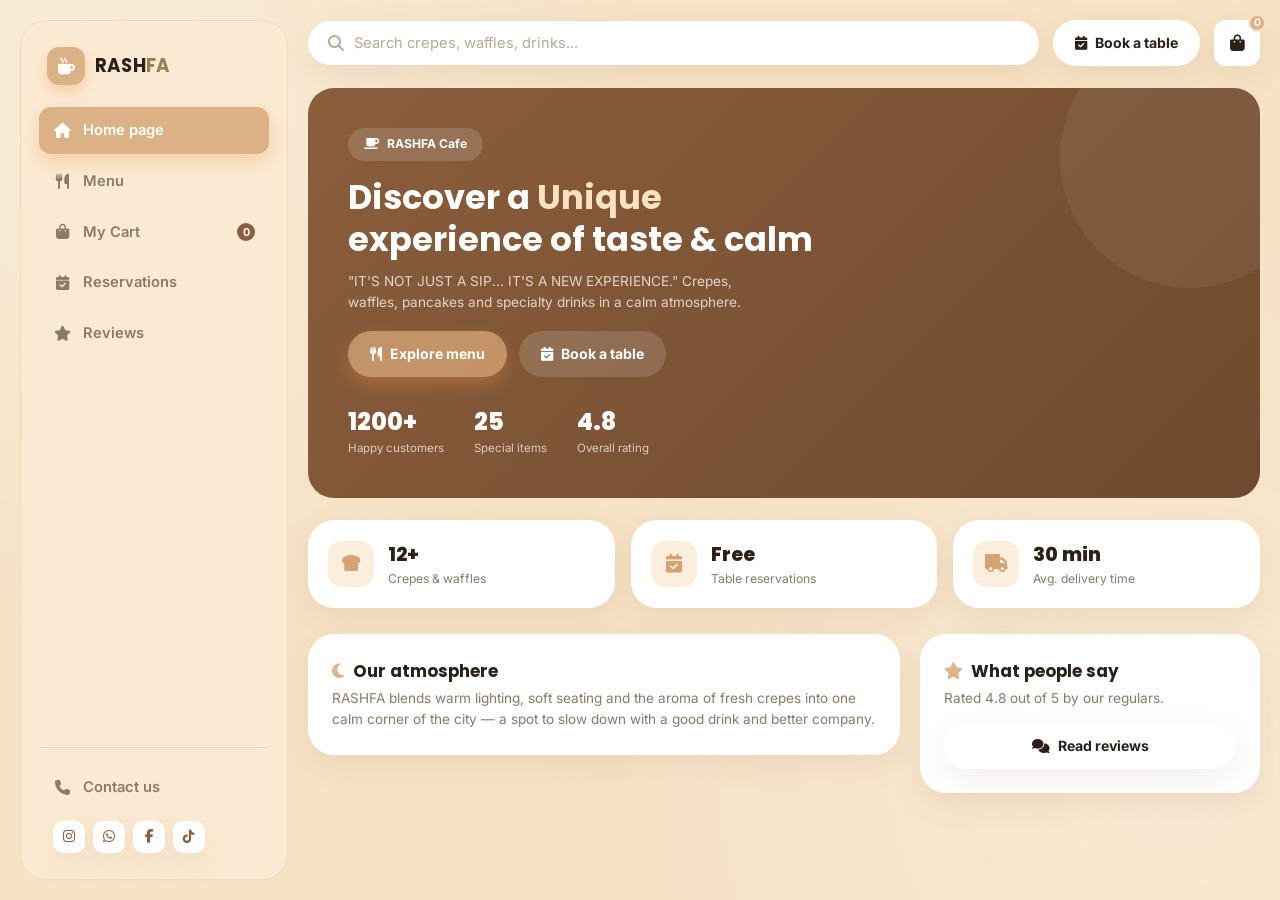
==== index.html @ 1a900658 "Add files via upload" ====
<!DOCTYPE html>
<html lang="en" dir="ltr">
<head>
<meta charset="UTF-8">
<meta name="viewport" content="width=device-width, initial-scale=1.0, maximum-scale=5.0, viewport-fit=cover">
<title>RASHFA | A New Experience</title>
<meta name="description" content="RASHFA Cafe – Crepes, Waffles, Pancakes, and specialty drinks in a calm and relaxing atmosphere.">
<meta name="theme-color" content="#F6E2C4">
<link rel="preconnect" href="https://fonts.googleapis.com">
<link href="https://fonts.googleapis.com/css2?family=Poppins:wght@500;600;700;800&family=Inter:wght@400;500;600;700&display=swap" rel="stylesheet">
<link rel="stylesheet" href="https://cdnjs.cloudflare.com/ajax/libs/font-awesome/6.5.0/css/all.min.css">
<link rel="stylesheet" href="assets/style.css">
</head>
<body>

<div class="app-shell">
  <!-- ===== SIDEBAR ===== -->
  <aside class="sidebar" id="sidebar">
    <button class="nav-close-btn" id="navCloseBtn"><i class="fas fa-times"></i></button>
    <a href="index.html" class="brand">
      <span class="brand-icon"><i class="fas fa-mug-hot"></i></span>
      <span class="brand-name">RASH<em>FA</em></span>
    </a>
    <nav class="side-nav">
      <a href="index.html" class="side-link active"><i class="fas fa-house"></i><span>Home page</span></a>
      <a href="menu.html" class="side-link"><i class="fas fa-utensils"></i><span>Menu</span></a>
      <a href="cart.html" class="side-link"><i class="fas fa-bag-shopping"></i><span>My Cart</span><span class="side-badge cart-count">0</span></a>
      <a href="reservations.html" class="side-link"><i class="fas fa-calendar-check"></i><span>Reservations</span></a>
      <a href="reviews.html" class="side-link"><i class="fas fa-star"></i><span>Reviews</span></a>
    </nav>
    <div class="sidebar-bottom">
      <a href="tel:+213555000000" class="side-link"><i class="fas fa-phone"></i><span>Contact us</span></a>
      <div class="side-social">
        <a href="#" aria-label="Instagram"><i class="fab fa-instagram"></i></a>
        <a href="#" aria-label="WhatsApp"><i class="fab fa-whatsapp"></i></a>
        <a href="#" aria-label="Facebook"><i class="fab fa-facebook-f"></i></a>
        <a href="#" aria-label="TikTok"><i class="fab fa-tiktok"></i></a>
      </div>
    </div>
  </aside>
  <div class="nav-overlay" id="navOverlay"></div>

  <!-- ===== MAIN ===== -->
  <main class="main">
    <div class="topbar">
      <button class="topbar-mobile-btn" id="navOpenBtn" aria-label="Open menu"><i class="fas fa-bars"></i></button>
      <div class="search-bar">
        <i class="fas fa-magnifying-glass"></i>
        <input type="text" placeholder="Search crepes, waffles, drinks...">
      </div>
      <a href="reservations.html" class="btn btn-outline"><i class="fas fa-calendar-check"></i><span style="display:none" class="d-lg-inline"></span> Book a table</a>
      <a href="cart.html" class="btn-cart-icon"><i class="fas fa-bag-shopping"></i><span class="cart-count">0</span></a>
    </div>

    <!-- HERO -->
    <section class="hero-card">
      <div class="eyebrow"><i class="fas fa-mug-saucer"></i> RASHFA Cafe</div>
      <h1>Discover a <span>Unique</span> experience of taste &amp; calm</h1>
      <p class="tagline">"IT'S NOT JUST A SIP... IT'S A NEW EXPERIENCE." Crepes, waffles, pancakes and specialty drinks in a calm atmosphere.</p>
      <div class="hero-actions">
        <a href="menu.html" class="btn btn-primary"><i class="fas fa-utensils"></i> Explore menu</a>
        <a href="reservations.html" class="btn" style="background:rgba(255,255,255,0.14);color:#fff;"><i class="fas fa-calendar-check"></i> Book a table</a>
      </div>
      <div class="hero-stats">
        <div><div class="stat-num">1200+</div><div class="stat-label">Happy customers</div></div>
        <div><div class="stat-num">25</div><div class="stat-label">Special items</div></div>
        <div><div class="stat-num">4.8</div><div class="stat-label">Overall rating</div></div>
      </div>
    </section>

    <!-- QUICK STATS -->
    <div class="stat-grid">
      <div class="stat-card">
        <div class="icon"><i class="fas fa-bread-slice"></i></div>
        <div><div class="num">12+</div><div class="label">Crepes &amp; waffles</div></div>
      </div>
      <div class="stat-card">
        <div class="icon"><i class="fas fa-calendar-check"></i></div>
        <div><div class="num">Free</div><div class="label">Table reservations</div></div>
      </div>
      <div class="stat-card">
        <div class="icon"><i class="fas fa-truck"></i></div>
        <div><div class="num">30 min</div><div class="label">Avg. delivery time</div></div>
      </div>
    </div>

    <!-- ABOUT / REVIEWS TEASER -->
    <div class="two-col">
      <div class="card">
        <h2><i class="fas fa-moon"></i> Our atmosphere</h2>
        <p class="subtitle" style="margin-bottom:0;">RASHFA blends warm lighting, soft seating and the aroma of fresh crepes into one calm corner of the city — a spot to slow down with a good drink and better company.</p>
      </div>
      <div class="card">
        <h2><i class="fas fa-star" style="color:var(--primary);"></i> What people say</h2>
        <p class="subtitle" style="margin-bottom:14px;">Rated 4.8 out of 5 by our regulars.</p>
        <a href="reviews.html" class="btn btn-outline" style="width:100%;"><i class="fas fa-comments"></i> Read reviews</a>
      </div>
    </div>
  </main>
</div>

<!-- ===== TOAST & MODAL ===== -->
<div class="toast-container" id="toastContainer"></div>
<div class="modal-overlay" id="modalOverlay">
  <div class="modal-box">
    <div class="modal-icon" id="modalIcon"><i class="fas fa-check-circle"></i></div>
    <h3 id="modalTitle">Confirm</h3>
    <p id="modalMessage">Are you sure you want to proceed?</p>
    <div class="modal-actions">
      <button class="btn-modal cancel" id="modalCancel">Cancel</button>
      <button class="btn-modal confirm" id="modalConfirm">Confirm</button>
    </div>
  </div>
</div>

<button class="back-to-top" id="backToTop" aria-label="Back to top"><i class="fas fa-arrow-up"></i></button>

<script src="assets/app.js"></script>
<script>
  const featured = [
    { id: 1, name: 'Chocolate Crepe', price: 300, desc: 'Chocolate, banana, nuts', image: 'https://encrypted-tbn0.gstatic.com/images?q=tbn:ANd9GcQBXTjWkZRoWsV8SzAdZ7Gy1LtB6GvcKjzp2rbeJ4sIImiDFzY9FTiVXqY&s=10', badge: 'Best Seller' },
    { id: 7, name: 'Chocolate Waffle', price: 450, desc: 'Waffle, chocolate sauce, cream', image: 'https://encrypted-tbn0.gstatic.com/images?q=tbn:ANd9GcRYUlTThQNyxZt3fvfEIUqP9Yg3DHPfDkFOM6744EMYjw&s=10', badge: 'Best Seller' },
    { id: 10, name: 'Fruit Pancake', price: 380, desc: 'Pancake, fresh fruits, cream', image: 'https://encrypted-tbn0.gstatic.com/images?q=tbn:ANd9GcS1xKFqN_wP1zuNjmyuZeaFtkjs--OAu36PbAmwRoN5WhrHfA5JSrMlGdU&s=10', badge: 'Featured' },
    { id: 12, name: 'Tropical Mocktail', price: 280, desc: 'Pineapple, coconut, mint', image: 'https://images.unsplash.com/photo-1544145945-f90425340c7e?w=400', badge: 'Popular' }
  ];

  const qty = {};
  featured.forEach(i => qty[i.id] = 1);

  function renderFeatured() {
    const grid = document.getElementById('featuredGrid');
    grid.innerHTML = featured.map(item => `
      <div class="product-card">
        <div class="thumb">
          <img src="${item.image}" alt="${item.name}" loading="lazy">
          <span class="badge">${item.badge}</span>
        </div>
        <div class="row-top"><h3>${item.name}</h3></div>
        <div class="row-top"><span class="desc" style="margin:0;">${item.desc}</span><span class="price-tag">${item.price} DZD</span></div>
        <div class="card-footer" style="margin-top:12px;">
          <div class="qty-stepper">
            <button onclick="changeQty(${item.id}, -1)">−</button>
            <span id="qty-${item.id}">1</span>
            <button onclick="changeQty(${item.id}, 1)">+</button>
          </div>
          <button class="add-cart-btn" onclick="quickAdd(${item.id})"><i class="fas fa-bag-shopping"></i> Add</button>
        </div>
      </div>
    `).join('');
  }

  function changeQty(id, delta) {
    qty[id] = Math.max(1, Math.min(20, qty[id] + delta));
    document.getElementById(`qty-${id}`).textContent = qty[id];
  }

  function quickAdd(id) {
    const item = featured.find(i => i.id === id);
    let cart = JSON.parse(localStorage.getItem('rashfaCart')) || [];
    cart.push({ ...item, quantity: qty[id], notes: '', cartId: Date.now() + Math.random() * 1000 });
    localStorage.setItem('rashfaCart', JSON.stringify(cart));
    updateCartCount();
    showToast(`"${item.name}" ×${qty[id]} added to cart`, 'success');
    qty[id] = 1;
    document.getElementById(`qty-${id}`).textContent = 1;
  }

  renderFeatured();
</script>
</body>
</html>
---- assets/style.css ----
/* ==========================================================================
   RASHFA — Shared Design System
   Sidebar app layout, warm cream/orange palette
   ========================================================================== */

:root {
  --bg: #F6E2C4;
  --bg-pattern: #F3D9B3;
  --surface: #FFFFFF;
  --surface-soft: #FFF9F1;
  --sidebar: #FBEAD3;
  --sidebar-border: #F2DCB8;

  --primary: #d4a373cc;
  --primary-dark: #d4a373;
  --primary-soft: #FCE2C1;
  --primary-softer: #FBEEDD;

  --brown: #8B5E3C;
  --brown-dark: #6E4A2E;
  --brown-soft: #EFDDC8;

  --ink: #2B2118;
  --ink-soft: #8A7A69;
  --ink-faint: #B9AA97;

  --border: #F0DFC4;
  --success: #6FA37B;
  --success-soft: #E4F1E7;
  --danger: #C15C4E;
  --danger-soft: #FBE6E2;

  --radius-lg: 26px;
  --radius-md: 18px;
  --radius-sm: 12px;
  --radius-full: 999px;

  --shadow-card: 0 10px 30px rgba(139, 94, 60, 0.10);
  --shadow-pop: 0 20px 50px rgba(139, 94, 60, 0.22);

  --font-display: 'Poppins', sans-serif;
  --font-body: 'Inter', sans-serif;

  --sidebar-w: 268px;
  --transition: all 0.25s cubic-bezier(0.25, 0.46, 0.45, 0.94);
}

* { margin: 0; padding: 0; box-sizing: border-box; -webkit-tap-highlight-color: transparent; }
html { scroll-behavior: smooth; -webkit-text-size-adjust: 100%; }

body {
  font-family: var(--font-body);
  background: var(--bg);
  color: var(--ink);
  min-height: 100vh;
  line-height: 1.55;
  -webkit-font-smoothing: antialiased;
  overflow-x: hidden;
}

/* subtle background texture like the reference art */
body::before {
  content: '';
  position: fixed;
  inset: 0;
  z-index: -1;
  background:
    radial-gradient(circle at 8% 12%, rgba(255,255,255,0.35), transparent 40%),
    radial-gradient(circle at 92% 85%, rgba(255,255,255,0.25), transparent 45%);
  pointer-events: none;
}

a { text-decoration: none; color: inherit; }
ul { list-style: none; }
img { max-width: 100%; display: block; }
button { cursor: pointer; font-family: var(--font-body); border: none; outline: none; transition: var(--transition); background: none; }
input, select, textarea { font-family: var(--font-body); outline: none; font-size: 0.95rem; }
h1, h2, h3, h4 { font-family: var(--font-display); color: var(--ink); }

::-webkit-scrollbar { width: 6px; height: 6px; }
::-webkit-scrollbar-track { background: transparent; }
::-webkit-scrollbar-thumb { background: var(--primary-soft); border-radius: 10px; }

/* ===================== APP SHELL ===================== */
.app-shell {
  display: flex;
  align-items: flex-start;
  min-height: 100vh;
  max-width: 1440px;
  margin: 0 auto;
  gap: 20px;
  padding: 20px 20px 0;
}

/* ===================== SIDEBAR ===================== */
.sidebar {
  width: var(--sidebar-w);
  flex-shrink: 0;
  background: var(--sidebar);
  border: 1px solid var(--sidebar-border);
  border-radius: var(--radius-lg);
  padding: 26px 18px;
  position: sticky;
  top: 20px;
  height: calc(100vh - 40px);
  display: flex;
  flex-direction: column;
}

.brand {
  display: flex;
  align-items: center;
  gap: 10px;
  padding: 0 8px 22px;
}
.brand-icon {
  width: 38px; height: 38px;
  border-radius: 12px;
  background: var(--primary);
  color: #fff;
  display: flex; align-items: center; justify-content: center;
  font-size: 1.05rem;
  box-shadow: 0 6px 14px rgba(240,149,76,0.35);
}
.brand-name {
  font-family: var(--font-display);
  font-weight: 700;
  font-size: 1.15rem;
  color: var(--ink);
  letter-spacing: 0.2px;
}
.brand-name em { font-style: normal; color: #8b6539d3; }

.side-nav { display: flex; flex-direction: column; gap: 4px; flex: 1; }
.side-link {
  display: flex;
  align-items: center;
  gap: 12px;
  padding: 12px 14px;
  border-radius: var(--radius-sm);
  font-weight: 600;
  font-size: 0.92rem;
  color: var(--ink-soft);
  transition: var(--transition);
  position: relative;
}
.side-link i { width: 18px; text-align: center; font-size: 0.95rem; }
.side-link:hover { background: rgba(240,149,76,0.10); color: var(--ink); }
.side-link.active {
  background: var(--primary);
  color: #fff;
  box-shadow: 0 8px 18px rgba(240,149,76,0.32);
}
.side-badge {
  margin-inline-start: auto;
  background: var(--brown);
  color: #fff;
  font-size: 0.68rem;
  font-weight: 700;
  min-width: 18px;
  height: 18px;
  border-radius: 999px;
  display: flex; align-items: center; justify-content: center;
  padding: 0 5px;
}
.side-link.active .side-badge { background: rgba(255,255,255,0.28); }

.sidebar-bottom { margin-top: 18px; padding-top: 16px; border-top: 1px solid var(--sidebar-border); }
.sidebar-bottom .side-link { color: var(--ink-soft); }
.side-social { display: flex; gap: 8px; padding: 10px 14px 0; }
.side-social a {
  width: 32px; height: 32px; border-radius: 10px;
  background: var(--surface); color: var(--brown);
  display: flex; align-items: center; justify-content: center;
  font-size: 0.85rem; box-shadow: var(--shadow-card);
}
.side-social a:hover { background: var(--primary); color: #fff; }

.nav-close-btn {
  display: none;
  position: absolute; top: 16px; right: 16px;
  width: 34px; height: 34px; border-radius: 50%;
  background: var(--surface); color: var(--ink);
  align-items: center; justify-content: center; font-size: 0.9rem;
  box-shadow: var(--shadow-card);
}
@media (max-width: 900px) {
  .sidebar.mobile-open .nav-close-btn { display: flex; }
}

/* ===================== MAIN ===================== */
.main {
  flex: 1;
  min-width: 0;
  padding-bottom: 100px;
}

.topbar {
  display: flex;
  align-items: center;
  gap: 14px;
  margin-bottom: 22px;
  flex-wrap: wrap;
}
.topbar-mobile-btn {
  display: none;
  width: 44px; height: 44px;
  border-radius: var(--radius-sm);
  background: var(--surface);
  align-items: center; justify-content: center;
  box-shadow: var(--shadow-card);
  color: var(--ink);
  font-size: 1.05rem;
  flex-shrink: 0;
}
.search-bar {
  flex: 1;
  min-width: 180px;
  display: flex;
  align-items: center;
  gap: 10px;
  background: var(--surface);
  border-radius: var(--radius-full);
  padding: 13px 20px;
  box-shadow: var(--shadow-card);
  color: var(--ink-faint);
}
.search-bar input {
  border: none; background: none; flex: 1; font-size: 0.92rem; color: var(--ink);
}
.search-bar input::placeholder { color: var(--ink-faint); }

.btn {
  display: inline-flex;
  align-items: center;
  justify-content: center;
  gap: 8px;
  font-weight: 700;
  font-size: 0.88rem;
  padding: 12px 22px;
  border-radius: var(--radius-full);
  transition: var(--transition);
  white-space: nowrap;
}
.btn-primary { background: var(--primary); color: #fff; box-shadow: 0 8px 18px rgba(240,149,76,0.32); }
.btn-primary:hover { background: var(--primary-dark); transform: translateY(-1px); }
.btn-brown { background: var(--brown); color: #fff; box-shadow: 0 8px 18px rgba(139,94,60,0.28); }
.btn-brown:hover { background: var(--brown-dark); transform: translateY(-1px); }
.btn-outline { background: var(--surface); color: var(--ink); box-shadow: var(--shadow-card); }
.btn-outline:hover { background: var(--surface-soft); }
.btn-cart-icon {
  position: relative;
  width: 46px; height: 46px;
  border-radius: var(--radius-sm);
  background: var(--surface);
  display: flex; align-items: center; justify-content: center;
  box-shadow: var(--shadow-card);
  color: var(--ink);
  font-size: 1.05rem;
  flex-shrink: 0;
}
.btn-cart-icon .cart-count {
  position: absolute; top: -6px; right: -6px;
  background: var(--primary); color: #fff;
  font-size: 0.65rem; font-weight: 700;
  min-width: 18px; height: 18px; border-radius: 999px;
  display: flex; align-items: center; justify-content: center;
  border: 2px solid var(--bg);
}

/* ===================== PAGE HEAD ===================== */
.page-head { margin-bottom: 18px; }
.page-head h1 {
  font-size: 1.7rem; font-weight: 700; margin-bottom: 4px;
}
.page-head p { color: var(--ink-soft); font-size: 0.92rem; }

/* ===================== PILL TABS ===================== */
.pill-tabs { display: flex; gap: 8px; flex-wrap: wrap; margin-bottom: 22px; }
.pill-tab {
  padding: 10px 20px;
  border-radius: var(--radius-full);
  background: var(--surface);
  color: var(--ink-soft);
  font-weight: 600;
  font-size: 0.86rem;
  box-shadow: var(--shadow-card);
  transition: var(--transition);
}
.pill-tab.active { background: var(--primary); color: #fff; box-shadow: 0 8px 18px rgba(240,149,76,0.32); }
.pill-tab:hover:not(.active) { background: var(--surface-soft); }

/* ===================== CARD ===================== */
.card {
  background: var(--surface);
  border-radius: var(--radius-lg);
  box-shadow: var(--shadow-card);
  padding: 24px;
}
.card h2 {
  font-size: 1.05rem;
  font-weight: 700;
  display: flex;
  align-items: center;
  gap: 8px;
  margin-bottom: 4px;
}
.card h2 i { color: var(--primary); }
.card .subtitle { color: var(--ink-soft); font-size: 0.85rem; margin-bottom: 18px; }

/* ===================== PRODUCT GRID ===================== */
.product-grid {
  display: grid;
  grid-template-columns: repeat(3, 1fr);
  gap: 18px;
  margin-bottom: 26px;
}
.product-card {
  background: var(--surface);
  border-radius: var(--radius-lg);
  padding: 16px;
  box-shadow: var(--shadow-card);
  display: flex;
  flex-direction: column;
  transition: var(--transition);
}
.product-card:hover { transform: translateY(-4px); box-shadow: var(--shadow-pop); }
.product-card .thumb {
  border-radius: var(--radius-md);
  overflow: hidden;
  background: #E9E4DC;
  aspect-ratio: 1/0.85;
  margin-bottom: 14px;
  position: relative;
}
.product-card .thumb img { width: 100%; height: 100%; object-fit: cover; }
.product-card .badge {
  position: absolute; top: 10px; left: 10px;
  background: var(--primary); color: #fff;
  font-size: 0.62rem; font-weight: 700;
  padding: 4px 9px; border-radius: var(--radius-full);
}
.product-card .row-top { display: flex; justify-content: space-between; align-items: baseline; gap: 8px; margin-bottom: 4px; }
.product-card h3 { font-size: 0.98rem; font-weight: 700; }
.product-card .price-tag { font-weight: 700; color: var(--primary-dark); font-size: 0.98rem; white-space: nowrap; }
.product-card .desc { color: var(--ink-soft); font-size: 0.8rem; margin-bottom: 14px; flex: 1; }
.product-card .card-footer { display: flex; align-items: center; gap: 10px; }

.qty-stepper {
  display: flex; align-items: center; gap: 0;
  background: var(--surface-soft);
  border-radius: var(--radius-full);
  padding: 4px;
  flex-shrink: 0;
}
.qty-stepper button {
  width: 30px; height: 30px;
  border-radius: 50%;
  background: var(--surface);
  color: var(--ink);
  font-size: 1rem;
  font-weight: 700;
  box-shadow: var(--shadow-card);
}
.qty-stepper span { width: 26px; text-align: center; font-weight: 700; font-size: 0.88rem; }

.add-cart-btn {
  flex: 1;
  background: var(--brown);
  color: #fff;
  font-weight: 700;
  font-size: 0.82rem;
  padding: 11px 12px;
  border-radius: var(--radius-full);
  display: flex; align-items: center; justify-content: center; gap: 6px;
  box-shadow: 0 8px 16px rgba(139,94,60,0.28);
}
.add-cart-btn:hover { background: var(--brown-dark); }

/* ===================== CATEGORY GRID (menu landing) ===================== */
.category-grid { display: grid; grid-template-columns: repeat(4, 1fr); gap: 16px; margin-bottom: 26px; }
.category-card {
  background: var(--surface);
  border-radius: var(--radius-lg);
  padding: 22px 16px;
  text-align: center;
  box-shadow: var(--shadow-card);
  position: relative;
  transition: var(--transition);
}
.category-card:hover { transform: translateY(-4px); box-shadow: var(--shadow-pop); }
.category-card .icon {
  width: 52px; height: 52px; margin: 0 auto 12px;
  border-radius: 16px;
  background: var(--primary-softer);
  color: var(--primary-dark);
  display: flex; align-items: center; justify-content: center;
  font-size: 1.3rem;
}
.category-card h3 { font-size: 0.95rem; margin-bottom: 2px; }
.category-card p { font-size: 0.78rem; color: var(--ink-soft); }
.category-card .count-badge {
  position: absolute; top: 12px; right: 12px;
  background: var(--brown-soft); color: var(--brown-dark);
  font-size: 0.68rem; font-weight: 700;
  min-width: 20px; height: 20px; border-radius: 999px;
  display: flex; align-items: center; justify-content: center;
}

/* ===================== TWO COLUMN LAYOUT ===================== */
.two-col { display: grid; grid-template-columns: 1fr 340px; gap: 20px; align-items: start; }

/* ===================== CART SUMMARY (matches reference "Cart summary" panel) ===================== */
.summary-card { position: sticky; top: 20px; }
.mode-toggle { display: grid; grid-template-columns: repeat(3, 1fr); gap: 8px; margin-bottom: 18px; }
.mode-toggle button {
  display: flex; flex-direction: column; align-items: center; gap: 6px;
  padding: 12px 6px;
  border-radius: var(--radius-md);
  background: var(--surface-soft);
  color: var(--ink-soft);
  font-size: 0.72rem;
  font-weight: 700;
}
.mode-toggle button i { font-size: 1rem; }
.mode-toggle button.selected { background: var(--primary-softer); color: var(--primary-dark); box-shadow: inset 0 0 0 1.5px var(--primary); }

.mini-cart-item { display: flex; align-items: center; gap: 10px; padding: 10px 0; border-bottom: 1px dashed var(--border); }
.mini-cart-item:last-of-type { border-bottom: none; }
.mini-cart-item .thumb { width: 44px; height: 44px; border-radius: 12px; overflow: hidden; background: #eee; flex-shrink: 0; }
.mini-cart-item .thumb img { width: 100%; height: 100%; object-fit: cover; }
.mini-cart-item .info { flex: 1; min-width: 0; }
.mini-cart-item .info h4 { font-size: 0.82rem; font-weight: 700; overflow: hidden; text-overflow: ellipsis; white-space: nowrap; }
.mini-cart-item .info span { font-size: 0.76rem; color: var(--ink-soft); }
.mini-cart-item .qty-stepper button { width: 24px; height: 24px; font-size: 0.8rem; }
.mini-cart-item .qty-stepper span { width: 18px; font-size: 0.78rem; }
.mini-cart-item .remove-x { color: var(--danger); font-size: 0.85rem; padding: 4px; flex-shrink: 0; }

.summary-row { display: flex; justify-content: space-between; align-items: center; padding: 8px 0; font-size: 0.88rem; color: var(--ink-soft); }
.summary-row .amount { color: var(--ink); font-weight: 600; }
.summary-row.total { border-top: 1px solid var(--border); margin-top: 6px; padding-top: 14px; font-size: 1.02rem; font-weight: 700; color: var(--ink); }
.summary-row.total .amount { color: var(--primary-dark); font-size: 1.15rem; }
.summary-row.discount .amount { color: var(--danger); }

.place-order-btn {
  width: 100%;
  background: var(--brown);
  color: #fff;
  font-weight: 700;
  padding: 15px;
  border-radius: var(--radius-full);
  margin-top: 14px;
  box-shadow: 0 10px 20px rgba(139,94,60,0.3);
  font-size: 0.95rem;
}
.place-order-btn:hover:not(:disabled) { background: var(--brown-dark); }
.place-order-btn:disabled { opacity: 0.55; cursor: not-allowed; }

.promo-row { display: flex; gap: 8px; margin: 14px 0 4px; }
.promo-row input {
  flex: 1; background: var(--surface-soft); border-radius: var(--radius-full);
  padding: 11px 16px; font-size: 0.85rem; color: var(--ink);
}
.promo-row button { background: var(--ink); color: #fff; padding: 0 18px; border-radius: var(--radius-full); font-size: 0.8rem; font-weight: 700; }
.promo-message { font-size: 0.78rem; margin-bottom: 6px; min-height: 1em; }
.promo-message.success { color: var(--success); }
.promo-message.error { color: var(--danger); }
.secure-note { text-align: center; font-size: 0.72rem; color: var(--ink-faint); margin-top: 10px; }

.delivery-note { display: flex; gap: 8px; align-items: center; margin-bottom: 6px; }

/* ===================== CART ITEMS (big list) ===================== */
.cart-list-card .head-row { display: flex; justify-content: space-between; align-items: center; margin-bottom: 14px; }
.clear-btn { color: var(--danger); font-size: 0.8rem; font-weight: 700; display: flex; align-items: center; gap: 6px; }
.cart-item {
  display: flex; align-items: center; gap: 14px;
  padding: 14px 0; border-bottom: 1px solid var(--border);
}
.cart-item:last-child { border-bottom: none; }
.cart-item .thumb { width: 70px; height: 70px; border-radius: var(--radius-md); overflow: hidden; background: #eee; flex-shrink: 0; }
.cart-item .thumb img { width: 100%; height: 100%; object-fit: cover; }
.cart-item .info { flex: 1; min-width: 0; }
.cart-item .info h3 { font-size: 0.95rem; font-weight: 700; margin-bottom: 2px; }
.cart-item .info .unit-price { color: var(--ink-soft); font-size: 0.8rem; }
.cart-item .note-line { font-size: 0.72rem; color: var(--ink-faint); margin-top: 3px; }
.cart-item .actions { display: flex; align-items: center; gap: 14px; flex-shrink: 0; }
.cart-item .item-total { font-weight: 700; color: var(--primary-dark); font-size: 0.92rem; min-width: 68px; text-align: right; }
.cart-item .remove-x { color: var(--danger); font-size: 1rem; padding: 6px; }

.empty-state {
  text-align: center; padding: 50px 20px; color: var(--ink-soft);
}
.empty-state .icon {
  width: 70px; height: 70px; border-radius: 50%;
  background: var(--primary-softer); color: var(--primary-dark);
  display: flex; align-items: center; justify-content: center;
  font-size: 1.8rem; margin: 0 auto 16px;
}
.empty-state h3 { color: var(--ink); margin-bottom: 6px; }
.empty-state p { font-size: 0.86rem; margin-bottom: 18px; }

/* ===================== FORMS ===================== */
.form-group { margin-bottom: 16px; }
.form-group label {
  display: flex; align-items: center; gap: 6px;
  font-size: 0.82rem; font-weight: 700; color: var(--ink);
  margin-bottom: 7px;
}
.form-group label i { color: var(--primary); font-size: 0.8rem; }
.form-group label .required { color: var(--danger); }
.form-group input, .form-group select, .form-group textarea {
  width: 100%;
  background: var(--surface-soft);
  border: 1.5px solid transparent;
  border-radius: var(--radius-md);
  padding: 13px 16px;
  font-size: 0.88rem;
  color: var(--ink);
  transition: var(--transition);
}
.form-group input:focus, .form-group select:focus, .form-group textarea:focus { border-color: var(--primary); background: var(--surface); }
.form-group textarea { resize: vertical; min-height: 80px; }
.form-row { display: grid; grid-template-columns: 1fr 1fr; gap: 14px; }
.submit-btn {
  width: 100%; background: var(--primary); color: #fff; font-weight: 700;
  padding: 15px; border-radius: var(--radius-full); font-size: 0.92rem;
  box-shadow: 0 10px 20px rgba(240,149,76,0.32); margin-top: 4px;
}
.submit-btn:hover { background: var(--primary-dark); }

.info-box {
  display: flex; gap: 12px; align-items: flex-start;
  background: var(--primary-softer);
  border-radius: var(--radius-md);
  padding: 14px 16px; margin-top: 16px;
  font-size: 0.8rem; color: var(--ink-soft);
}
.info-box i { color: var(--primary-dark); margin-top: 2px; }
.info-box strong { display: block; color: var(--ink); margin-bottom: 3px; font-size: 0.82rem; }

/* ===================== RESERVATION CARDS ===================== */
.res-card { background: var(--surface-soft); border-radius: var(--radius-md); padding: 16px; margin-bottom: 12px; }
.res-card .card-header { display: flex; justify-content: space-between; align-items: center; margin-bottom: 10px; }
.res-card .name { font-weight: 700; font-size: 0.92rem; }
.res-status { font-size: 0.68rem; font-weight: 700; padding: 4px 11px; border-radius: var(--radius-full); }
.res-status.pending { background: #FBF0D6; color: #A9791A; }
.res-status.confirmed { background: var(--success-soft); color: var(--success); }
.res-status.cancelled { background: var(--danger-soft); color: var(--danger); }
.res-card .card-details { display: flex; flex-wrap: wrap; gap: 10px 16px; font-size: 0.78rem; color: var(--ink-soft); margin-bottom: 10px; }
.res-card .card-details i { color: var(--primary); margin-right: 4px; }
.cancel-res-btn { font-size: 0.76rem; color: var(--danger); font-weight: 700; display: flex; align-items: center; gap: 5px; }

/* ===================== REVIEWS ===================== */
.rating-summary-card { display: grid; grid-template-columns: 180px 1fr; gap: 30px; align-items: center; }
.rating-average { text-align: center; }
.rating-average .number { font-size: 2.6rem; font-weight: 800; font-family: var(--font-display); color: var(--ink); }
.rating-average .stars { color: var(--primary); font-size: 1.1rem; letter-spacing: 2px; margin: 4px 0; }
.rating-average .total { font-size: 0.8rem; color: var(--ink-soft); }
.bar-item { display: flex; align-items: center; gap: 10px; margin-bottom: 8px; }
.bar-item .label { width: 12px; font-size: 0.78rem; color: var(--ink-soft); font-weight: 700; }
.bar-track { flex: 1; height: 8px; border-radius: 999px; background: var(--surface-soft); overflow: hidden; }
.bar-fill { height: 100%; background: var(--primary); border-radius: 999px; transition: width 0.8s ease; }
.bar-item .count { width: 22px; text-align: right; font-size: 0.76rem; color: var(--ink-soft); }

.star-rating { display: flex; gap: 6px; }
.star-rating button { font-size: 1.5rem; color: var(--border); transition: var(--transition); }
.star-rating button.active { color: var(--primary); }

.filter-select {
  background: var(--surface-soft); border-radius: var(--radius-full);
  padding: 8px 16px; font-size: 0.78rem; font-weight: 600; color: var(--ink);
}
.review-item { padding: 16px 0; border-bottom: 1px solid var(--border); }
.review-item:last-child { border-bottom: none; }
.review-item .review-header { display: flex; justify-content: space-between; align-items: center; margin-bottom: 3px; }
.review-item .name { font-weight: 700; font-size: 0.9rem; }
.review-item .stars { color: var(--primary); font-size: 0.85rem; letter-spacing: 1px; }
.review-item .review-date { font-size: 0.72rem; color: var(--ink-faint); margin-bottom: 8px; }
.review-item .review-comment { font-size: 0.85rem; color: var(--ink-soft); margin-bottom: 8px; }
.delete-review-btn { font-size: 0.74rem; color: var(--danger); font-weight: 700; display: flex; align-items: center; gap: 5px; }

/* ===================== HOME HERO ===================== */
.hero-card {
  background: linear-gradient(135deg, var(--brown) 0%, var(--brown-dark) 100%);
  border-radius: var(--radius-lg);
  padding: 40px;
  color: #fff;
  position: relative;
  overflow: hidden;
  margin-bottom: 22px;
}
.hero-card::after {
  content: '';
  position: absolute; right: -60px; top: -60px;
  width: 260px; height: 260px; border-radius: 50%;
  background: rgba(255,255,255,0.06);
}
.hero-card .eyebrow {
  display: inline-flex; align-items: center; gap: 8px;
  background: rgba(255,255,255,0.14);
  padding: 7px 16px; border-radius: var(--radius-full);
  font-size: 0.76rem; font-weight: 700; margin-bottom: 16px;
}
.hero-card h1 { font-size: 2.1rem; line-height: 1.25; margin-bottom: 10px; color: #fff; max-width: 480px; }
.hero-card h1 span { color: var(--primary-soft); }
.hero-card p.tagline { font-size: 0.85rem; opacity: 0.75; margin-bottom: 18px; max-width: 420px; }
.hero-actions { display: flex; gap: 12px; flex-wrap: wrap; margin-bottom: 26px; }
.hero-stats { display: flex; gap: 30px; flex-wrap: wrap; position: relative; z-index: 1; }
.hero-stats .stat-num { font-size: 1.5rem; font-weight: 800; font-family: var(--font-display); }
.hero-stats .stat-label { font-size: 0.72rem; opacity: 0.7; }

.section-title { display: flex; align-items: center; justify-content: space-between; margin-bottom: 16px; }
.section-title h2 { font-size: 1.15rem; font-weight: 700; }
.section-title a { font-size: 0.8rem; font-weight: 700; color: var(--primary-dark); display: flex; align-items: center; gap: 5px; }

.stat-grid { display: grid; grid-template-columns: repeat(3, 1fr); gap: 16px; margin-bottom: 26px; }
.stat-card { background: var(--surface); border-radius: var(--radius-lg); padding: 20px; box-shadow: var(--shadow-card); display: flex; align-items: center; gap: 14px; }
.stat-card .icon { width: 46px; height: 46px; border-radius: 14px; background: var(--primary-softer); color: var(--primary-dark); display: flex; align-items: center; justify-content: center; font-size: 1.15rem; flex-shrink: 0; }
.stat-card .num { font-size: 1.2rem; font-weight: 800; font-family: var(--font-display); }
.stat-card .label { font-size: 0.76rem; color: var(--ink-soft); }

/* ===================== MOBILE NAV DRAWER ===================== */
.nav-overlay {
  display: none; position: fixed; inset: 0; background: rgba(43,33,24,0.5);
  z-index: 999; backdrop-filter: blur(4px);
}
.nav-overlay.active { display: block; }

/* ===================== BACK TO TOP ===================== */
.back-to-top {
  position: fixed; bottom: 24px; right: 24px;
  width: 46px; height: 46px; border-radius: 50%;
  background: var(--brown); color: #fff;
  display: flex; align-items: center; justify-content: center;
  box-shadow: 0 10px 20px rgba(139,94,60,0.35);
  opacity: 0; visibility: hidden; transform: translateY(10px);
  transition: var(--transition); z-index: 500;
}
.back-to-top.visible { opacity: 1; visibility: visible; transform: translateY(0); }

/* ===================== TOAST ===================== */
.toast-container {
  position: fixed;
  top: 24px;
  right: 24px;
  z-index: 3000;
  display: flex;
  flex-direction: column;
  gap: 12px;
  max-width: 380px;
  width: 100%;
  pointer-events: none; /* to allow clicking through container */
}

.toast {
  position: relative;
  background: var(--surface);
  color: var(--ink);
  padding: 16px 20px;
  border-radius: var(--radius-md);
  display: flex;
  align-items: center;
  gap: 14px;
  font-size: 0.9rem;
  font-weight: 500;
  box-shadow: 0 12px 35px rgba(139, 94, 60, 0.15), 0 4px 10px rgba(0, 0, 0, 0.03);
  border: 1px solid var(--border);
  animation: toastSlideIn 0.35s cubic-bezier(0.25, 0.46, 0.45, 0.94) forwards;
  pointer-events: auto;
  transform: translateX(calc(100% + 30px));
  opacity: 0;
  transition: all 0.3s ease;
}

.toast.hide {
  transform: translateX(calc(100% + 30px));
  opacity: 0;
}

.toast .toast-icon {
  flex-shrink: 0;
  width: 32px;
  height: 32px;
  border-radius: 50%;
  display: flex;
  align-items: center;
  justify-content: center;
  font-size: 0.9rem;
}

.toast .toast-icon i {
  font-size: 0.9rem;
}

.toast .toast-content {
  flex: 1;
  display: flex;
  flex-direction: column;
  gap: 2px;
}

.toast .toast-title {
  font-weight: 700;
  font-size: 0.82rem;
  color: var(--ink);
  letter-spacing: 0.3px;
}

.toast .toast-message {
  font-weight: 400;
  font-size: 0.82rem;
  color: var(--ink-soft);
  line-height: 1.4;
}

.toast .toast-close {
  flex-shrink: 0;
  width: 26px;
  height: 26px;
  border-radius: 50%;
  background: var(--surface-soft);
  color: var(--ink-faint);
  display: flex;
  align-items: center;
  justify-content: center;
  font-size: 0.7rem;
  cursor: pointer;
  transition: var(--transition);
  border: none;
  opacity: 0;
  transition: all 0.2s ease;
}

.toast:hover .toast-close {
  opacity: 1;
}

.toast .toast-close:hover {
  background: var(--danger-soft);
  color: var(--danger);
}

/* Toast types */
.toast.success .toast-icon {
  background: var(--success-soft);
  color: var(--success);
}

.toast.error .toast-icon {
  background: var(--danger-soft);
  color: var(--danger);
}

.toast.info .toast-icon {
  background: var(--primary-softer);
  color: var(--primary-dark);
}

.toast.warning .toast-icon {
  background: #FEF3C7;
  color: #B45309;
}

/* Animations */
@keyframes toastSlideIn {
  0% {
    transform: translateX(calc(100% + 30px));
    opacity: 0;
  }
  100% {
    transform: translateX(0);
    opacity: 1;
  }
}

@keyframes toastSlideOut {
  0% {
    transform: translateX(0);
    opacity: 1;
  }
  100% {
    transform: translateX(calc(100% + 30px));
    opacity: 0;
  }
}

/* Mobile responsive */
@media (max-width: 640px) {
  .toast-container {
    top: 16px;
    right: 16px;
    left: 16px;
    max-width: 100%;
  }

  .toast {
    padding: 14px 16px;
    font-size: 0.85rem;
  }

  .toast .toast-close {
    opacity: 1;
  }
}
/* ===================== CONFIRM MODAL ===================== */
.modal-overlay {
  display: none; position: fixed; inset: 0; background: rgba(43,33,24,0.55);
  z-index: 3000; align-items: center; justify-content: center; padding: 20px;
  backdrop-filter: blur(4px);
}
.modal-overlay.active { display: flex; }
.modal-box {
  background: var(--surface); border-radius: var(--radius-lg);
  padding: 30px; text-align: center; max-width: 360px; width: 100%;
  animation: popIn 0.25s ease;
}
@keyframes popIn { from { opacity: 0; transform: scale(0.92); } to { opacity: 1; transform: scale(1); } }
.modal-icon { width: 58px; height: 58px; border-radius: 50%; margin: 0 auto 16px; display: flex; align-items: center; justify-content: center; font-size: 1.5rem; background: var(--primary-softer); color: var(--primary-dark); }
.modal-icon.danger { background: var(--danger-soft); color: var(--danger); }
.modal-box h3 { font-size: 1.1rem; margin-bottom: 8px; }
.modal-box p { font-size: 0.87rem; color: var(--ink-soft); margin-bottom: 22px; }
.modal-actions { display: flex; gap: 10px; }
.btn-modal { flex: 1; padding: 12px; border-radius: var(--radius-full); font-weight: 700; font-size: 0.85rem; }
.btn-modal.cancel { background: var(--surface-soft); color: var(--ink); }
.btn-modal.confirm { background: var(--primary); color: #fff; }
.btn-modal.danger { background: var(--danger); color: #fff; }

/* ===================== CUSTOMIZE MODAL ===================== */
.custom-modal {
  display: none; position: fixed; inset: 0; background: rgba(43,33,24,0.55);
  z-index: 3000; align-items: center; justify-content: center; padding: 20px;
  backdrop-filter: blur(4px);
}
.custom-modal.active { display: flex; }
.custom-modal-content { background: var(--surface); border-radius: var(--radius-lg); padding: 26px; max-width: 400px; width: 100%; max-height: 90vh; overflow-y: auto; animation: popIn 0.25s ease; }
.custom-modal-content .modal-head { display: flex; justify-content: space-between; align-items: center; margin-bottom: 18px; }
.custom-modal-content .modal-head h2 { font-size: 1.05rem; display: flex; align-items: center; gap: 8px; }
.close-modal-btn { width: 34px; height: 34px; border-radius: 50%; background: var(--surface-soft); display: flex; align-items: center; justify-content: center; color: var(--ink-soft); }
.product-preview { display: flex; gap: 14px; align-items: center; background: var(--surface-soft); border-radius: var(--radius-md); padding: 12px; margin-bottom: 18px; }
.product-preview img { width: 64px; height: 64px; border-radius: var(--radius-sm); object-fit: cover; flex-shrink: 0; }
.product-preview h3 { font-size: 0.92rem; margin-bottom: 4px; }
.product-preview .price { font-weight: 700; color: var(--primary-dark); font-size: 0.9rem; }
.modal-qty-control { display: flex; align-items: center; gap: 14px; }
.modal-qty-control button { width: 36px; height: 36px; border-radius: 50%; background: var(--surface-soft); font-size: 1.1rem; font-weight: 700; }
.modal-qty-control span { font-weight: 700; font-size: 1rem; min-width: 20px; text-align: center; }
.modal-footer { display: flex; gap: 10px; margin-top: 20px; }
.modal-footer .btn-modal { padding: 13px; }

/* ===================== ORDER SUCCESS MODAL ===================== */
.order-modal {
  display: none; position: fixed; inset: 0; background: rgba(43,33,24,0.55);
  z-index: 3000; align-items: center; justify-content: center; padding: 20px; backdrop-filter: blur(4px);
}
.order-modal.active { display: flex; }
.order-modal .modal-content { background: var(--surface); border-radius: var(--radius-lg); padding: 32px; max-width: 400px; width: 100%; text-align: center; animation: popIn 0.25s ease; max-height: 90vh; overflow-y: auto; }
.order-modal .success-icon { width: 64px; height: 64px; border-radius: 50%; background: var(--success-soft); color: var(--success); display: flex; align-items: center; justify-content: center; font-size: 1.8rem; margin: 0 auto 16px; }
.order-modal h2 { font-size: 1.2rem; margin-bottom: 8px; }
.order-modal > .modal-content > p { font-size: 0.86rem; color: var(--ink-soft); margin-bottom: 18px; }
.order-details { background: var(--surface-soft); border-radius: var(--radius-md); padding: 16px; text-align: left; margin-bottom: 20px; }
.order-details .row { display: flex; justify-content: space-between; font-size: 0.82rem; padding: 6px 0; color: var(--ink-soft); }
.order-details .row.total { border-top: 1px solid var(--border); margin-top: 6px; padding-top: 12px; font-weight: 700; color: var(--ink); }

/* ===================== FOOTER (marketing pages, optional) ===================== */
.mini-footer { text-align: center; font-size: 0.76rem; color: var(--ink-faint); padding: 30px 0 10px; }

/* ===================== RESPONSIVE ===================== */
@media (max-width: 1100px) {
  .product-grid { grid-template-columns: repeat(2, 1fr); }
  .category-grid { grid-template-columns: repeat(2, 1fr); }
  .two-col { grid-template-columns: 1fr; }
  .summary-card { position: static; }
  .rating-summary-card { grid-template-columns: 1fr; text-align: center; }
  .bar-item { max-width: 320px; margin-inline: auto; }
}

@media (max-width: 900px) {
  .app-shell { padding: 0; gap: 0; }
  .sidebar { display: none; }
  .sidebar.mobile-open {
    display: flex;
    position: fixed; top: 0; left: 0; height: 100vh;
    width: 78%; max-width: 300px; z-index: 1000;
    border-radius: 0; top: 0;
    animation: slideIn 0.3s ease;
  }
  @keyframes slideIn { from { transform: translateX(-100%); } to { transform: translateX(0); } }
  .main { padding: 16px 16px 90px; }
  .topbar-mobile-btn { display: flex; }
  .stat-grid { grid-template-columns: 1fr; }
  .hero-card { padding: 26px 22px; }
  .hero-card h1 { font-size: 1.5rem; }
}

@media (max-width: 640px) {
  .product-grid { grid-template-columns: repeat(2, 1fr); gap: 12px; }
  .category-grid { grid-template-columns: repeat(2, 1fr); }
  .form-row { grid-template-columns: 1fr; }
  .product-card .desc { display: none; }
  .card { padding: 18px; }
}

@media (max-width: 420px) {
  .product-grid { grid-template-columns: 1fr 1fr; gap: 10px; }
}
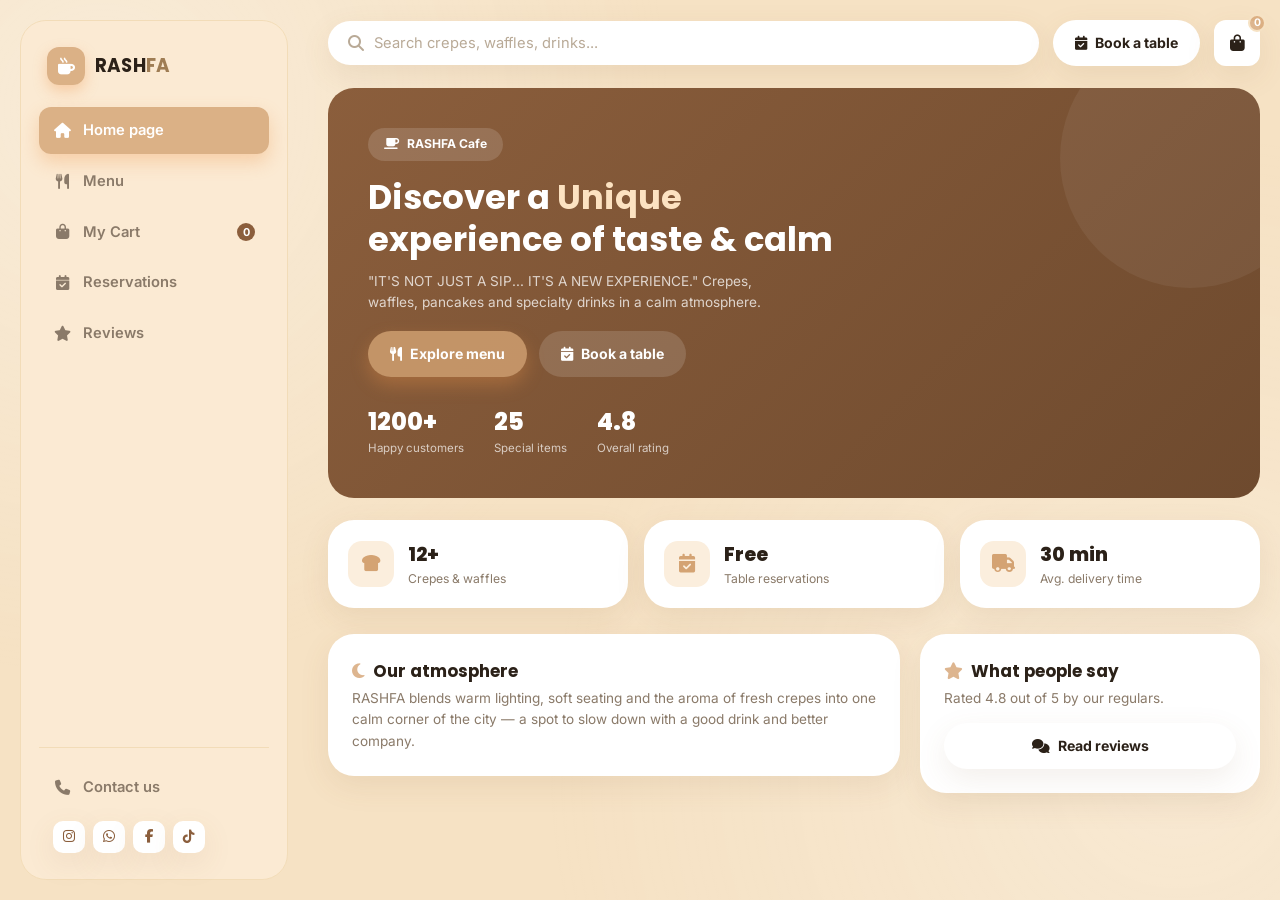
==== commit 44aba0eb: "Update index.html" ====
--- a/index.html
+++ b/index.html
@@ -115,6 +115,31 @@
 
 <button class="back-to-top" id="backToTop" aria-label="Back to top"><i class="fas fa-arrow-up"></i></button>
 
+<!-- ===== BOTTOM NAVIGATION (Mobile) ===== -->
+<nav class="mobile-bottom-nav" id="mobileBottomNav">
+  <a href="index.html" class="nav-item" data-page="index">
+    <i class="fas fa-house"></i>
+    <span>Home</span>
+  </a>
+  <a href="menu.html" class="nav-item" data-page="menu">
+    <i class="fas fa-utensils"></i>
+    <span>Menu</span>
+  </a>
+  <a href="cart.html" class="nav-item" data-page="cart">
+    <i class="fas fa-bag-shopping"></i>
+    <span>Cart</span>
+    <span class="nav-badge cart-count" style="display:none;">0</span>
+  </a>
+  <a href="reservations.html" class="nav-item" data-page="reservations">
+    <i class="fas fa-calendar-check"></i>
+    <span>Reserve</span>
+  </a>
+  <a href="reviews.html" class="nav-item" data-page="reviews">
+    <i class="fas fa-star"></i>
+    <span>Reviews</span>
+  </a>
+</nav>
+  
 <script src="assets/app.js"></script>
 <script>
   const featured = [
@@ -168,4 +193,4 @@
   renderFeatured();
 </script>
 </body>
-</html>+</html>
--- a/assets/style.css
+++ b/assets/style.css
@@ -43,6 +43,7 @@
 
   --sidebar-w: 268px;
   --transition: all 0.25s cubic-bezier(0.25, 0.46, 0.45, 0.94);
+  --bottom-nav-height: 68px;
 }
 
 * { margin: 0; padding: 0; box-sizing: border-box; -webkit-tap-highlight-color: transparent; }
@@ -619,22 +620,98 @@
 .stat-card .num { font-size: 1.2rem; font-weight: 800; font-family: var(--font-display); }
 .stat-card .label { font-size: 0.76rem; color: var(--ink-soft); }
 
-/* ===================== MOBILE NAV DRAWER ===================== */
-.nav-overlay {
-  display: none; position: fixed; inset: 0; background: rgba(43,33,24,0.5);
-  z-index: 999; backdrop-filter: blur(4px);
-}
-.nav-overlay.active { display: block; }
+/* ===================== MOBILE NAV DRAWER (Removed/Replaced) ===================== */
+/* .nav-overlay, .sidebar.mobile-open, etc. are removed. We use bottom nav instead. */
+
+/* ===================== BOTTOM NAVIGATION (Mobile) ===================== */
+.mobile-bottom-nav {
+  display: none; /* Hidden by default, shown on mobile */
+  position: fixed;
+  bottom: 0;
+  left: 0;
+  right: 0;
+  background: var(--surface);
+  border-top: 1px solid var(--border);
+  box-shadow: 0 -8px 30px rgba(139, 94, 60, 0.10);
+  z-index: 900;
+  padding: 6px 0 env(safe-area-inset-bottom);
+  height: var(--bottom-nav-height);
+  justify-content: space-around;
+  align-items: center;
+  backdrop-filter: blur(12px);
+  background: rgba(255, 255, 255, 0.92);
+}
+
+.mobile-bottom-nav .nav-item {
+  display: flex;
+  flex-direction: column;
+  align-items: center;
+  justify-content: center;
+  gap: 2px;
+  color: var(--ink-soft);
+  font-size: 0.58rem;
+  font-weight: 600;
+  padding: 4px 12px;
+  border-radius: 12px;
+  transition: var(--transition);
+  position: relative;
+  min-width: 60px;
+  text-decoration: none;
+  background: transparent;
+  border: none;
+}
+
+.mobile-bottom-nav .nav-item i {
+  font-size: 1.25rem;
+  transition: var(--transition);
+}
+
+.mobile-bottom-nav .nav-item.active {
+  color: var(--primary-dark);
+}
+
+.mobile-bottom-nav .nav-item.active i {
+  transform: translateY(-2px);
+  filter: drop-shadow(0 2px 4px rgba(212, 163, 115, 0.3));
+}
+
+.mobile-bottom-nav .nav-item .nav-badge {
+  position: absolute;
+  top: -2px;
+  right: 4px;
+  background: var(--primary);
+  color: #fff;
+  font-size: 0.55rem;
+  font-weight: 700;
+  min-width: 16px;
+  height: 16px;
+  border-radius: 999px;
+  display: flex;
+  align-items: center;
+  justify-content: center;
+  padding: 0 4px;
+  border: 2px solid var(--surface);
+}
 
 /* ===================== BACK TO TOP ===================== */
 .back-to-top {
-  position: fixed; bottom: 24px; right: 24px;
-  width: 46px; height: 46px; border-radius: 50%;
-  background: var(--brown); color: #fff;
-  display: flex; align-items: center; justify-content: center;
+  position: fixed;
+  bottom: 24px;
+  right: 24px;
+  width: 46px;
+  height: 46px;
+  border-radius: 50%;
+  background: var(--brown);
+  color: #fff;
+  display: flex;
+  align-items: center;
+  justify-content: center;
   box-shadow: 0 10px 20px rgba(139,94,60,0.35);
-  opacity: 0; visibility: hidden; transform: translateY(10px);
-  transition: var(--transition); z-index: 500;
+  opacity: 0;
+  visibility: hidden;
+  transform: translateY(10px);
+  transition: var(--transition);
+  z-index: 500;
 }
 .back-to-top.visible { opacity: 1; visibility: visible; transform: translateY(0); }
 
@@ -875,20 +952,20 @@
 
 @media (max-width: 900px) {
   .app-shell { padding: 0; gap: 0; }
-  .sidebar { display: none; }
-  .sidebar.mobile-open {
-    display: flex;
-    position: fixed; top: 0; left: 0; height: 100vh;
-    width: 78%; max-width: 300px; z-index: 1000;
-    border-radius: 0; top: 0;
-    animation: slideIn 0.3s ease;
-  }
-  @keyframes slideIn { from { transform: translateX(-100%); } to { transform: translateX(0); } }
+  .sidebar { display: none; } /* Hide the default sidebar on mobile */
   .main { padding: 16px 16px 90px; }
-  .topbar-mobile-btn { display: flex; }
+
+  /* Adjust topbar for mobile */
+  .topbar-mobile-btn { display: none; } /* Not needed with bottom nav */
+
   .stat-grid { grid-template-columns: 1fr; }
   .hero-card { padding: 26px 22px; }
   .hero-card h1 { font-size: 1.5rem; }
+
+  /* Show bottom nav on mobile */
+  .mobile-bottom-nav {
+    display: flex;
+  }
 }
 
 @media (max-width: 640px) {
@@ -901,4 +978,11 @@
 
 @media (max-width: 420px) {
   .product-grid { grid-template-columns: 1fr 1fr; gap: 10px; }
-}+}
+
+/* Adjust back-to-top position with bottom nav */
+@media (max-width: 900px) {
+  .back-to-top {
+    bottom: calc(24px + var(--bottom-nav-height));
+  }
+}
